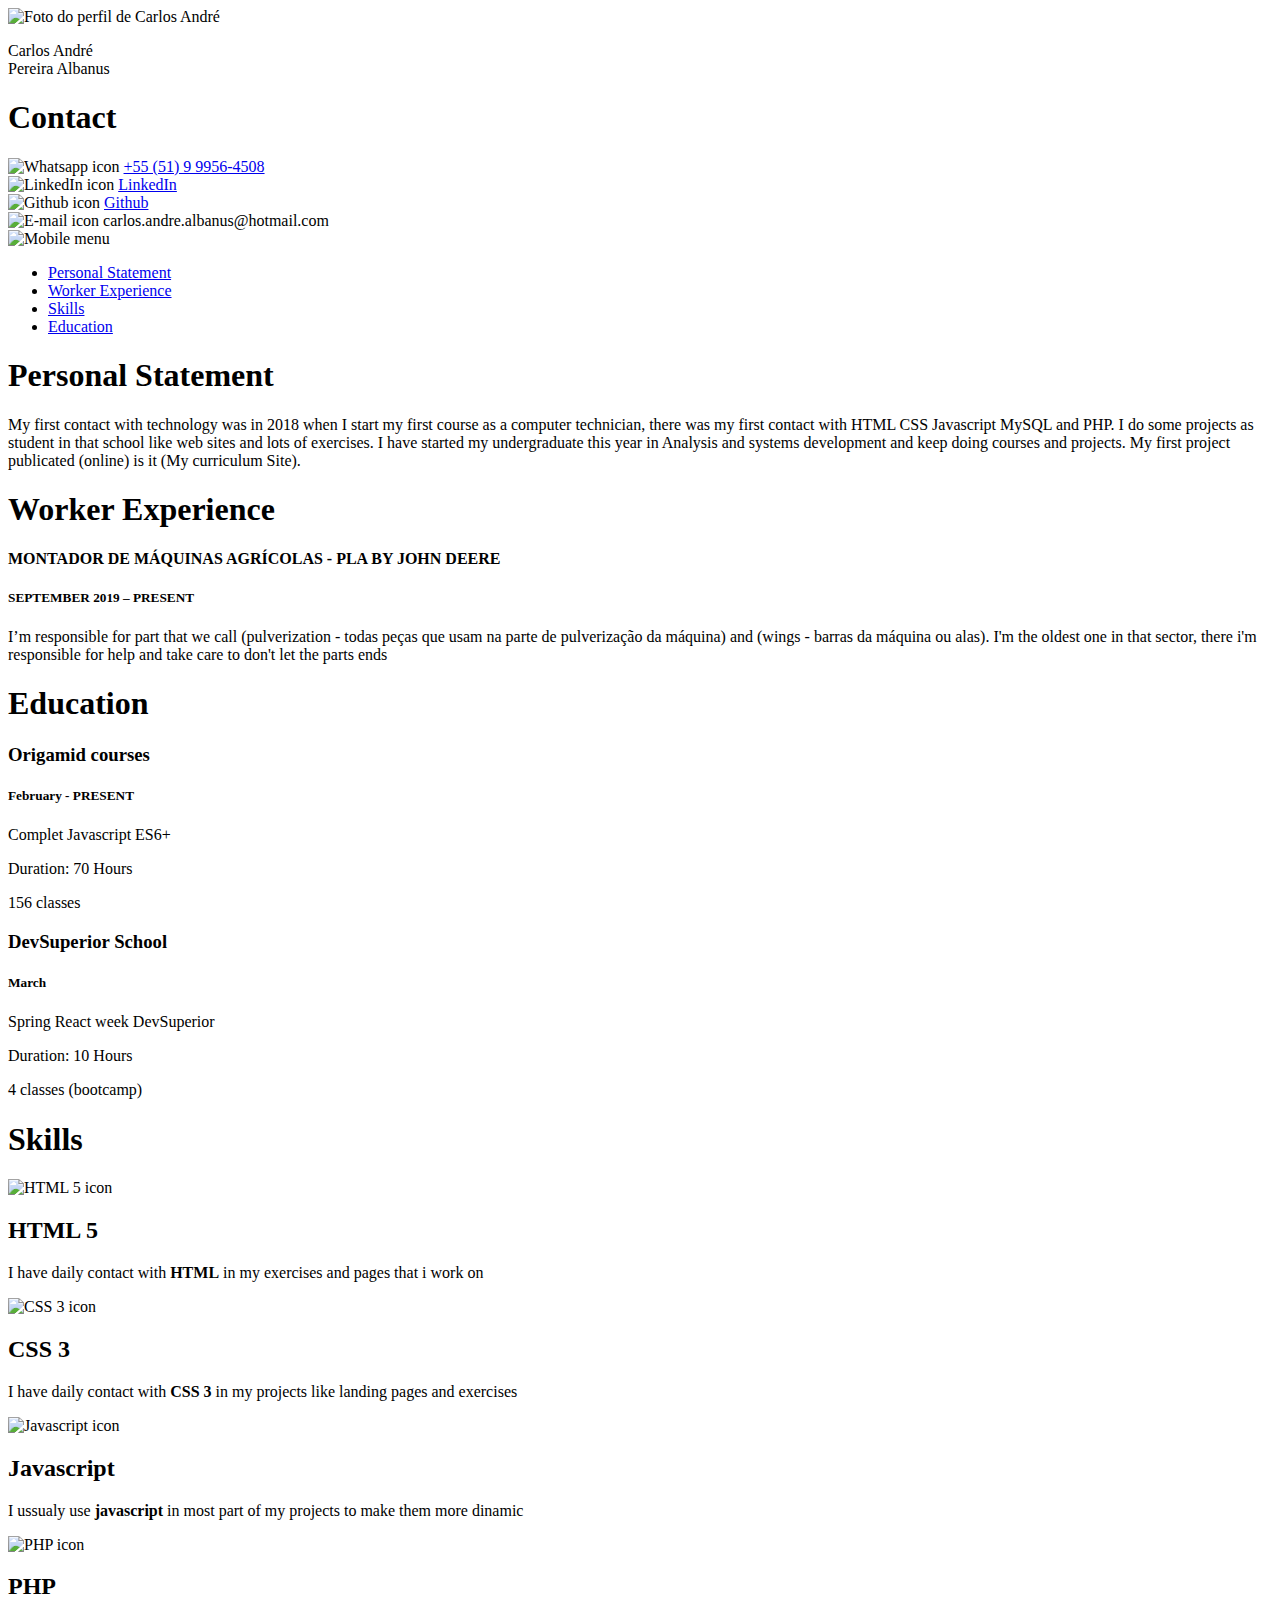
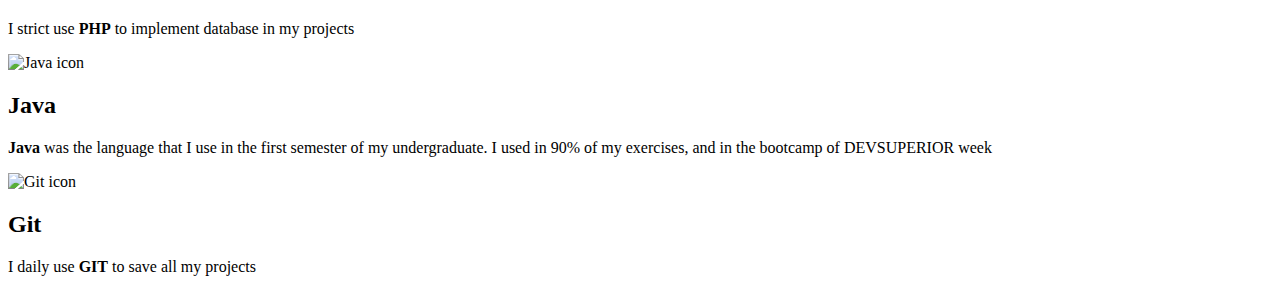
==== index.html @ 8c6401c4 "Meu site pessoal v1.0" ====
<!DOCTYPE html>
<html lang="pt-BR">
  <head>
    <meta charset="UTF-8" />
    <meta http-equiv="X-UA-Compatible" content="IE=edge" />
    <meta name="viewport" content="width=device-width, initial-scale=1.0" />
    <title>Curriculum Carlos André</title>
    <link rel="stylesheet" href="./style.css" />
  </head>
  <body>
    <aside class="options">
      <section class="perfil">
        <img src="./img/FotoPerfil.jpeg" alt="Foto do perfil de Carlos André" />
      </section>
      <section class="nome">
        <p>Carlos André<br/>Pereira Albanus</p>
      </section>
      <section class="contact">
        <h1>Contact</h1>
        <div class="contact-container">
          <img src="./img/whatsapp.svg" alt="Whatsapp icon"/>
          <a href="https://api.whatsapp.com/send?phone=5551999564508&text=Ol%C3%A1%2C%20deixe%20uma%20mensagem%20que%20entrarei%20em%20contato%20o%20mais%20r%C3%A1pido%20poss%C3%ADvel"
          target="_blank">+55 (51) 9 9956-4508</a>
        </div>
        <div class="contact-container">
          <img src="./img/linkedin.svg" alt="LinkedIn icon" />
          <a href="https://www.linkedin.com/in/carlos-andre-albanus/"target="_blank">LinkedIn</a>
        </div>
        <div class="contact-container">
          <img src="./img/github.svg" alt="Github icon"/>
          <a href="https://github.com/reveredy" target="_blank">Github</a>
        </div>
        <div class="contact-container">
          <img src="./img/email.png" alt="E-mail icon" />
          <span>carlos.andre.albanus@hotmail.com</span>
        </div>
      </section>
    </aside>
    <main class="dados">
      <div data-anime="menu-mobile">
        <img src="./img/menu-mobile.svg" alt="Mobile menu">
      </div>
      <nav class="menu" data-menu>
        <ul>
          <li><a href="#personal-statement">Personal Statement</a></li>
          <li><a href="#worker-experience">Worker Experience</a></li>
          <li><a href="#skills">Skills</a></li>
          <li><a href="#education">Education</a></li>
        </ul>
      </nav>
      <section class="infos" data-anime="scrool-suave">
        <article class="personal-statement info">
          <h1 class="titulo">Personal Statement</h1>
          <p>
            My first contact with technology was in 2018 when I start my first
            course as a computer technician, there was my first contact with
            HTML CSS Javascript MySQL and PHP. I do some projects as student in
            that school like web sites and lots of exercises. I have started my
            undergraduate this year in Analysis and systems development and keep
            doing courses and projects. My first project publicated (online) is
            it (My curriculum Site).
          </p>
        </article>
        <article class="worker-experience info">
          <h1 class="titulo">Worker Experience</h1>
          <div>
            <h4>MONTADOR DE MÁQUINAS AGRÍCOLAS - PLA BY JOHN DEERE</h4>
            <h5>SEPTEMBER 2019 – PRESENT</h5>
          </div>
          <p>I’m responsible for part that we call (pulverization - todas peças que usam na parte de pulverização da máquina) and (wings - barras da máquina ou alas).
          I'm the oldest one in that sector, there i'm responsible for help and take care to don't let the parts ends</p>
        </article>
        <section class="education info">
          <h1 class="titulo">Education</h1>
          <article class="course">
            <div>
              <h3>Origamid courses</h3>
              <h5>February - PRESENT</h5>
            </div>
            <p>Complet Javascript ES6+</p>
            <div>
              <p>Duration: 70 Hours</p>
              <p>156 classes</p>
            </div>
          </article>
          <article class="course">
            <div>
              <h3>DevSuperior School</h3>
              <h5>March</h5>
            </div>
            <p>Spring React week DevSuperior</p>
            <div>
              <p>Duration: 10 Hours</p>
              <p>4 classes (bootcamp)</p>
            </div>
          </article>
        </section>
        <article class="skills info">
          <h1 class="titulo">Skills</h1>
          <div class="skill">
            <div class="skill-tag">
              <img src="./img/html5.svg" alt="HTML 5 icon" />
              <h2>HTML 5</h2>
            </div>
            <p>
              I have daily contact with <strong>HTML</strong> in my exercises
              and pages that i work on
            </p>
          </div>
          <div class="skill">
            <div class="skill-tag">
              <img src="./img/css3.svg" alt="CSS 3 icon" />
              <h2>CSS 3</h2>
            </div>
            <p>
              I have daily contact with <strong>CSS 3</strong> in my projects
              like landing pages and exercises
            </p>
          </div>
          <div class="skill">
            <div class="skill-tag">
              <img src="./img/javascript.svg" alt="Javascript icon" />
              <h2>Javascript</h2>
            </div>
            <p>
              I ussualy use <strong>javascript</strong> in most part of my
              projects to make them more dinamic
            </p>
          </div>
          <div class="skill">
            <div class="skill-tag">
              <img src="./img/php.svg" alt="PHP icon" />
              <h2>PHP</h2>
            </div>
            <p>
              I strict use <strong>PHP</strong> to implement database in my
              projects
            </p>
          </div>
          <div class="skill">
            <div class="skill-tag">
              <img src="./img/java.svg" alt="Java icon" />
              <h2>Java</h2>
            </div>
            <p>
              <strong>Java</strong> was the language that I use in the first
              semester of my undergraduate. I used in 90% of my exercises, and
              in the bootcamp of DEVSUPERIOR week
            </p>
          </div>
          <div class="skill">
            <div class="skill-tag">
              <img src="./img/git.svg" alt="Git icon" />
              <h2>Git</h2>
            </div>
            <p>I daily use <strong>GIT</strong> to save all my projects</p>
          </div>
        </article>
      </section>
    </main>
    <script type="module" src="./js/script.js"></script>
  </body>
</html>
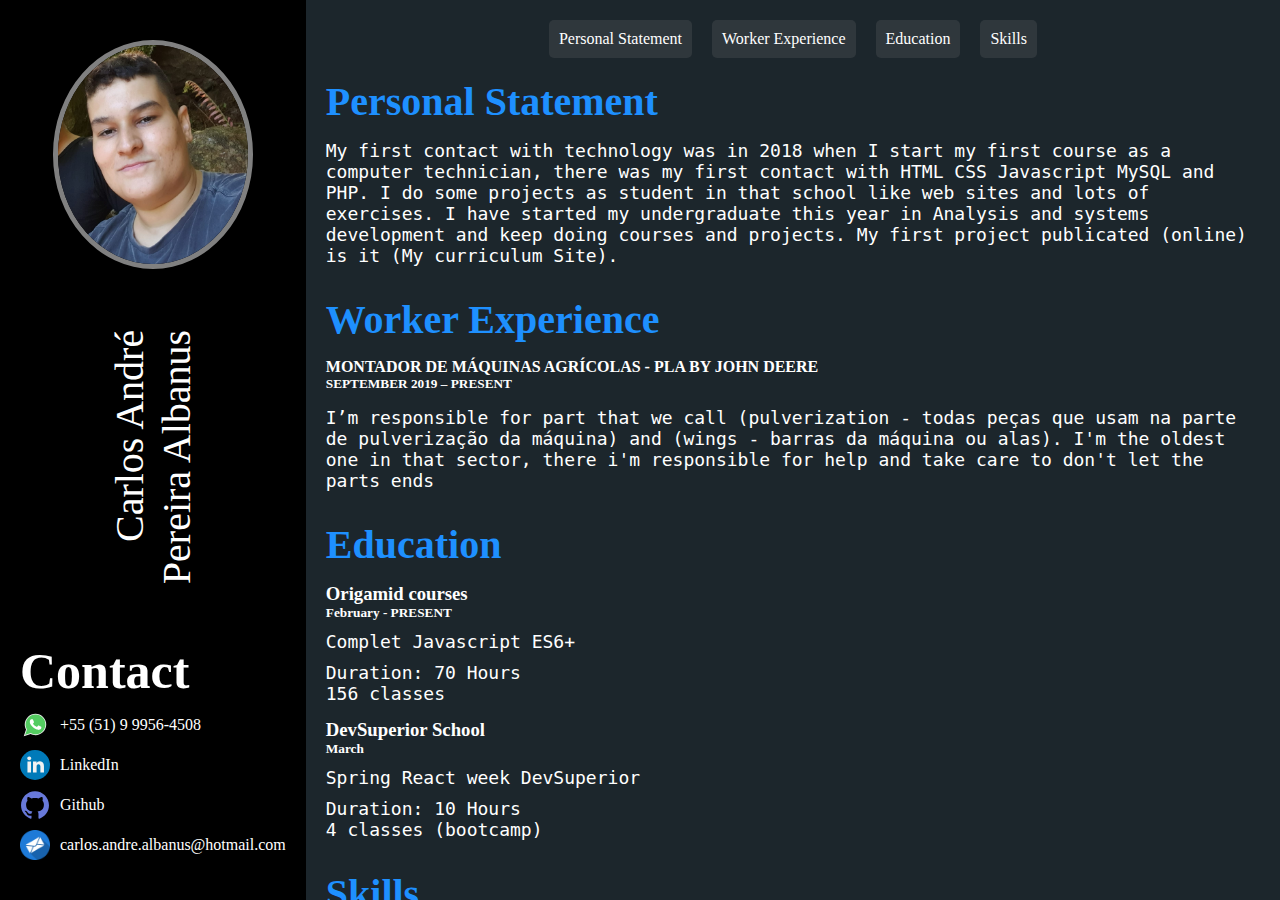
==== commit 5c0fb823: "Smooth scroll added" ====
--- a/index.html
+++ b/index.html
@@ -40,16 +40,16 @@
       <div data-anime="menu-mobile">
         <img src="./img/menu-mobile.svg" alt="Mobile menu">
       </div>
-      <nav class="menu" data-menu>
-        <ul>
+      <nav class="menu" data-menu="suave">
+        <ul data-menu="list">
           <li><a href="#personal-statement">Personal Statement</a></li>
           <li><a href="#worker-experience">Worker Experience</a></li>
+          <li><a href="#education">Education</a></li>
           <li><a href="#skills">Skills</a></li>
-          <li><a href="#education">Education</a></li>
         </ul>
       </nav>
-      <section class="infos" data-anime="scrool-suave">
-        <article class="personal-statement info">
+      <section class="infos" id="personal-statement">
+        <article class="info">
           <h1 class="titulo">Personal Statement</h1>
           <p>
             My first contact with technology was in 2018 when I start my first
@@ -61,7 +61,7 @@
             it (My curriculum Site).
           </p>
         </article>
-        <article class="worker-experience info">
+        <article class="info" id="worker-experience">
           <h1 class="titulo">Worker Experience</h1>
           <div>
             <h4>MONTADOR DE MÁQUINAS AGRÍCOLAS - PLA BY JOHN DEERE</h4>
@@ -70,7 +70,7 @@
           <p>I’m responsible for part that we call (pulverization - todas peças que usam na parte de pulverização da máquina) and (wings - barras da máquina ou alas).
           I'm the oldest one in that sector, there i'm responsible for help and take care to don't let the parts ends</p>
         </article>
-        <section class="education info">
+        <article class="info" id="education">
           <h1 class="titulo">Education</h1>
           <article class="course">
             <div>
@@ -83,7 +83,7 @@
               <p>156 classes</p>
             </div>
           </article>
-          <article class="course">
+          <article class="course" id="course">
             <div>
               <h3>DevSuperior School</h3>
               <h5>March</h5>
@@ -94,8 +94,8 @@
               <p>4 classes (bootcamp)</p>
             </div>
           </article>
-        </section>
-        <article class="skills info">
+        </article>
+        <article class="info" id="skills">
           <h1 class="titulo">Skills</h1>
           <div class="skill">
             <div class="skill-tag">
--- a/style.css
+++ b/style.css
@@ -0,0 +1,270 @@
+*{
+    margin: 0;
+    padding: 0;
+    box-sizing: border-box;
+    text-decoration: none;
+    list-style: none;
+    color: white;
+}
+
+body{
+    display: flex;
+    width: 100%;
+    height: 100vh;
+}
+
+.options{
+    display: flex;
+    flex-direction: column;
+    justify-content: space-between;
+    align-items: center;
+    background-color: black;
+    padding: 20px;
+}
+
+.perfil img{
+    max-width: 200px;
+    border-radius: 50%;
+    margin-top: 20px;
+    border: 5px solid grey;
+}
+
+.nome p{
+    transform: rotate(-90deg);
+    font-size: 40px;
+    text-align: end;
+}
+
+.contact{
+    display: flex;
+    flex-direction: column;
+    margin-bottom: 20px;
+    gap: 10px;
+}
+
+.contact-container{
+    display: flex;
+    align-items: center;
+    gap: 10px;
+}
+
+.contact h1{
+    font-size: 50px;
+}
+
+.contact img{
+    width: 30px;
+}
+
+.dados{
+    display: flex;
+    flex-direction: column;
+    background-color: #020d14e5;
+    overflow-y: auto;
+    position: relative;
+}
+
+[data-anime="menu-mobile"]{
+    display: none;
+}
+
+.menu{
+    padding-top: 20px;
+    position:sticky;
+}
+
+.menu ul{
+    display: flex;
+    gap: 20px;
+    justify-content: center;
+}
+
+.menu ul li{
+    background-color: rgba(128, 128, 128, 0.192);
+    padding: 10px;
+    border-radius: 5px;
+    cursor: pointer;
+}
+
+.menu ul li:hover{
+    background-color: rgba(128, 128, 128, 0.856);
+}
+
+.infos{
+    display: flex;
+    flex-direction: column;
+    gap: 30px;
+    padding: 20px;
+}
+
+.worker-experience h4{
+    font-weight: bold;
+    font-size: 20px;
+    font-family: Georgia;
+}
+
+.info{
+    display: flex;
+    flex-direction: column;
+    gap: 15px;
+}
+
+.info p{
+    font-family: monospace;
+    font-size: 18px;
+}
+
+.course{
+    display: flex;
+    flex-direction: column;
+    gap: 10px;
+}
+
+.titulo{
+    font-size: 40px;
+    font-weight: bold;
+    color: dodgerblue;
+}
+
+.skill{
+    display: flex;
+    flex-direction: column;
+    gap: 20px;
+}
+
+.skill-tag{
+    display: flex;
+    gap: 10px;
+    align-items: center;
+}
+
+.skill h2{
+    color: dodgerblue;
+}
+
+.skill-tag img{
+    width: 30px;
+}
+
+@media(max-width: 768px){
+    body{
+        display: block;
+    }
+
+    .options{
+        flex-direction: row;
+        flex-wrap: wrap;
+    }
+
+    .perfil img{
+        max-width: 150px;
+    }
+
+    .nome p{
+        transform: rotate(0deg);
+        font-size: 30px;
+        text-align: center;
+    }
+
+    .contact h1{
+        font-size: 40px;
+    }
+    max-height: ;
+}
+
+@media(max-width: 425px){
+    [data-anime="menu-mobile"]{
+        display: flex;
+        width: 50px;
+        cursor: pointer;
+        position: absolute;
+        top: 5px;
+        left: 5px;
+        z-index: 1000;
+    }
+
+    .perfil img{
+        max-width: 100px;
+    }
+
+    .options {
+        justify-content: center;
+        gap: 15px;
+    }
+
+    .contact{
+        align-items: center;
+    }
+
+    .menu{
+        display: none;
+    }
+
+    .menu.ativo{
+        display: flex;
+    }
+
+    .menu.ativo::before{
+        content: '';
+        position: absolute;
+        border-left: 10px solid transparent;
+        border-right: 10px solid transparent;
+        border-bottom: 10px solid #fff;
+        top: 54px;
+        left: 20px;
+        animation: show-up .3s forwards;
+    }
+
+    .menu.ativo ul{
+        display: flex;
+        flex-direction: column;
+        gap: 3px;
+        margin-left: 20px;
+        box-shadow: 2px 2px 2px 0 rgba(0, 0, 0, .2);
+        margin-top: 43px;
+        border: 5px solid white;
+        animation: show-up .3s forwards;
+    }
+
+    .infos{
+        margin-top: 35px;
+    }
+
+    @keyframes show-up{
+        from{
+            opacity: 0;
+            transform: translate3d(0, 30px, 0);
+        }
+        to
+        {
+            opacity: 1;
+            transform: translate3d(0, 0, 0);
+    
+        }
+    }
+}
+
+@media(max-height: 768px){
+    body{
+        display: block;
+    }
+
+    .options{
+        flex-direction: row;
+        flex-wrap: wrap;
+    }
+
+    .perfil img{
+        max-width: 150px;
+    }
+
+    .nome p{
+        transform: rotate(0deg);
+        font-size: 30px;
+        text-align: center;
+    }
+
+    .contact h1{
+        font-size: 40px;
+    }
+}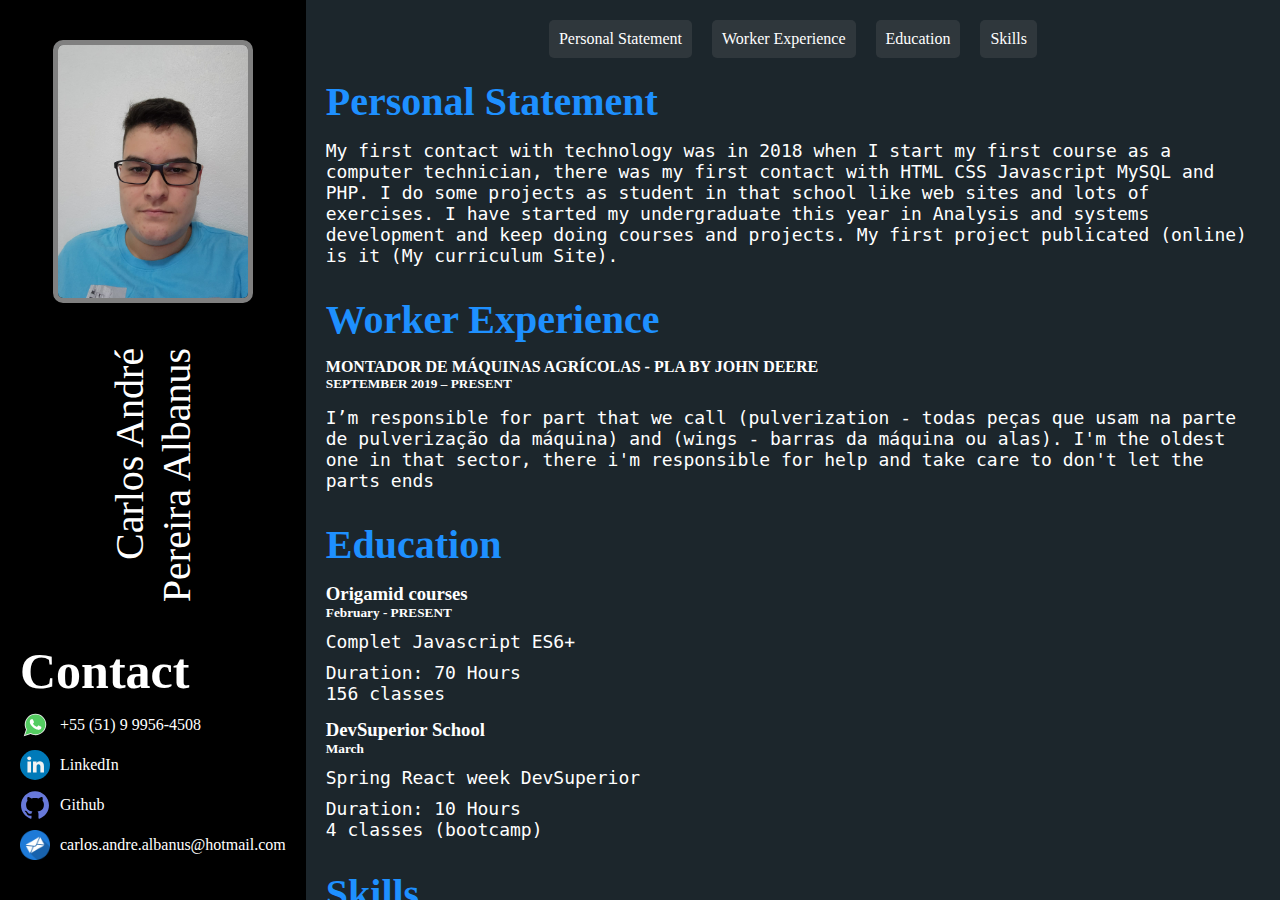
==== commit 0f65524e: "Revisão e correção da escrita" ====
--- a/index.html
+++ b/index.html
@@ -1,163 +1,165 @@
-<!DOCTYPE html>
-<html lang="pt-BR">
-  <head>
-    <meta charset="UTF-8" />
-    <meta http-equiv="X-UA-Compatible" content="IE=edge" />
-    <meta name="viewport" content="width=device-width, initial-scale=1.0" />
-    <title>Curriculum Carlos André</title>
-    <link rel="stylesheet" href="./style.css" />
-  </head>
-  <body>
-    <aside class="options">
-      <section class="perfil">
-        <img src="./img/FotoPerfil.jpeg" alt="Foto do perfil de Carlos André" />
-      </section>
-      <section class="nome">
-        <p>Carlos André<br/>Pereira Albanus</p>
-      </section>
-      <section class="contact">
-        <h1>Contact</h1>
-        <div class="contact-container">
-          <img src="./img/whatsapp.svg" alt="Whatsapp icon"/>
-          <a href="https://api.whatsapp.com/send?phone=5551999564508&text=Ol%C3%A1%2C%20deixe%20uma%20mensagem%20que%20entrarei%20em%20contato%20o%20mais%20r%C3%A1pido%20poss%C3%ADvel"
-          target="_blank">+55 (51) 9 9956-4508</a>
-        </div>
-        <div class="contact-container">
-          <img src="./img/linkedin.svg" alt="LinkedIn icon" />
-          <a href="https://www.linkedin.com/in/carlos-andre-albanus/"target="_blank">LinkedIn</a>
-        </div>
-        <div class="contact-container">
-          <img src="./img/github.svg" alt="Github icon"/>
-          <a href="https://github.com/reveredy" target="_blank">Github</a>
-        </div>
-        <div class="contact-container">
-          <img src="./img/email.png" alt="E-mail icon" />
-          <span>carlos.andre.albanus@hotmail.com</span>
-        </div>
-      </section>
-    </aside>
-    <main class="dados">
-      <div data-anime="menu-mobile">
-        <img src="./img/menu-mobile.svg" alt="Mobile menu">
-      </div>
-      <nav class="menu" data-menu="suave">
-        <ul data-menu="list">
-          <li><a href="#personal-statement">Personal Statement</a></li>
-          <li><a href="#worker-experience">Worker Experience</a></li>
-          <li><a href="#education">Education</a></li>
-          <li><a href="#skills">Skills</a></li>
-        </ul>
-      </nav>
-      <section class="infos" id="personal-statement">
-        <article class="info">
-          <h1 class="titulo">Personal Statement</h1>
-          <p>
-            My first contact with technology was in 2018 when I start my first
-            course as a computer technician, there was my first contact with
-            HTML CSS Javascript MySQL and PHP. I do some projects as student in
-            that school like web sites and lots of exercises. I have started my
-            undergraduate this year in Analysis and systems development and keep
-            doing courses and projects. My first project publicated (online) is
-            it (My curriculum Site).
-          </p>
-        </article>
-        <article class="info" id="worker-experience">
-          <h1 class="titulo">Worker Experience</h1>
-          <div>
-            <h4>MONTADOR DE MÁQUINAS AGRÍCOLAS - PLA BY JOHN DEERE</h4>
-            <h5>SEPTEMBER 2019 – PRESENT</h5>
-          </div>
-          <p>I’m responsible for part that we call (pulverization - todas peças que usam na parte de pulverização da máquina) and (wings - barras da máquina ou alas).
-          I'm the oldest one in that sector, there i'm responsible for help and take care to don't let the parts ends</p>
-        </article>
-        <article class="info" id="education">
-          <h1 class="titulo">Education</h1>
-          <article class="course">
-            <div>
-              <h3>Origamid courses</h3>
-              <h5>February - PRESENT</h5>
-            </div>
-            <p>Complet Javascript ES6+</p>
-            <div>
-              <p>Duration: 70 Hours</p>
-              <p>156 classes</p>
-            </div>
-          </article>
-          <article class="course" id="course">
-            <div>
-              <h3>DevSuperior School</h3>
-              <h5>March</h5>
-            </div>
-            <p>Spring React week DevSuperior</p>
-            <div>
-              <p>Duration: 10 Hours</p>
-              <p>4 classes (bootcamp)</p>
-            </div>
-          </article>
-        </article>
-        <article class="info" id="skills">
-          <h1 class="titulo">Skills</h1>
-          <div class="skill">
-            <div class="skill-tag">
-              <img src="./img/html5.svg" alt="HTML 5 icon" />
-              <h2>HTML 5</h2>
-            </div>
-            <p>
-              I have daily contact with <strong>HTML</strong> in my exercises
-              and pages that i work on
-            </p>
-          </div>
-          <div class="skill">
-            <div class="skill-tag">
-              <img src="./img/css3.svg" alt="CSS 3 icon" />
-              <h2>CSS 3</h2>
-            </div>
-            <p>
-              I have daily contact with <strong>CSS 3</strong> in my projects
-              like landing pages and exercises
-            </p>
-          </div>
-          <div class="skill">
-            <div class="skill-tag">
-              <img src="./img/javascript.svg" alt="Javascript icon" />
-              <h2>Javascript</h2>
-            </div>
-            <p>
-              I ussualy use <strong>javascript</strong> in most part of my
-              projects to make them more dinamic
-            </p>
-          </div>
-          <div class="skill">
-            <div class="skill-tag">
-              <img src="./img/php.svg" alt="PHP icon" />
-              <h2>PHP</h2>
-            </div>
-            <p>
-              I strict use <strong>PHP</strong> to implement database in my
-              projects
-            </p>
-          </div>
-          <div class="skill">
-            <div class="skill-tag">
-              <img src="./img/java.svg" alt="Java icon" />
-              <h2>Java</h2>
-            </div>
-            <p>
-              <strong>Java</strong> was the language that I use in the first
-              semester of my undergraduate. I used in 90% of my exercises, and
-              in the bootcamp of DEVSUPERIOR week
-            </p>
-          </div>
-          <div class="skill">
-            <div class="skill-tag">
-              <img src="./img/git.svg" alt="Git icon" />
-              <h2>Git</h2>
-            </div>
-            <p>I daily use <strong>GIT</strong> to save all my projects</p>
-          </div>
-        </article>
-      </section>
-    </main>
-    <script type="module" src="./js/script.js"></script>
-  </body>
-</html>
+<!DOCTYPE html>
+<html lang="pt-BR">
+
+<head>
+  <meta charset="UTF-8" />
+  <meta http-equiv="X-UA-Compatible" content="IE=edge" />
+  <meta name="viewport" content="width=device-width, initial-scale=1.0" />
+  <title>Curriculum Carlos André</title>
+  <link rel="stylesheet" href="./style.css" />
+</head>
+
+<body>
+  <aside class="options">
+    <section class="perfil">
+      <img src="./img/Perfil.jpeg" alt="Foto do perfil de Carlos André" />
+    </section>
+    <section class="nome">
+      <p>Carlos André<br />Pereira Albanus</p>
+    </section>
+    <section class="contact">
+      <h1>Contact</h1>
+      <div class="contact-container">
+        <img src="./img/whatsapp.svg" alt="Whatsapp icon" />
+        <a href="https://api.whatsapp.com/send?phone=5551999564508&text=Ol%C3%A1%2C%20deixe%20uma%20mensagem%20que%20entrarei%20em%20contato%20o%20mais%20r%C3%A1pido%20poss%C3%ADvel" target="_blank">+55 (51) 9 9956-4508</a>
+      </div>
+      <div class="contact-container">
+        <img src="./img/linkedin.svg" alt="LinkedIn icon" />
+        <a href="https://www.linkedin.com/in/carlos-andre-albanus/" target="_blank">LinkedIn</a>
+      </div>
+      <div class="contact-container">
+        <img src="./img/github.svg" alt="Github icon" />
+        <a href="https://github.com/reveredy" target="_blank">Github</a>
+      </div>
+      <div class="contact-container">
+        <img src="./img/email.png" alt="E-mail icon" />
+        <span>carlos.andre.albanus@hotmail.com</span>
+      </div>
+    </section>
+  </aside>
+  <main class="dados">
+    <div data-anime="menu-mobile">
+      <img src="./img/menu-mobile.svg" alt="Mobile menu">
+    </div>
+    <nav class="menu" data-menu="suave">
+      <ul data-menu="list">
+        <li><a href="#personal-statement">Personal Statement</a></li>
+        <li><a href="#worker-experience">Worker Experience</a></li>
+        <li><a href="#education">Education</a></li>
+        <li><a href="#skills">Skills</a></li>
+      </ul>
+    </nav>
+    <section class="infos" id="personal-statement">
+      <article class="info">
+        <h1 class="titulo">Personal Statement</h1>
+        <p>
+          My first contact with technology was in 2018 when I start my first
+          course as a computer technician, there was my first contact with
+          HTML CSS Javascript MySQL and PHP. I do some projects as student in
+          that school like web sites and lots of exercises. I have started my
+          undergraduate this year in Analysis and systems development and keep
+          doing courses and projects. My first project publicated (online) is
+          it (My curriculum Site).
+        </p>
+      </article>
+      <article class="info" id="worker-experience">
+        <h1 class="titulo">Worker Experience</h1>
+        <div>
+          <h4>MONTADOR DE MÁQUINAS AGRÍCOLAS - PLA BY JOHN DEERE</h4>
+          <h5>SEPTEMBER 2019 – PRESENT</h5>
+        </div>
+        <p>I’m responsible for part that we call (pulverization - todas peças que usam na parte de pulverização da máquina) and (wings - barras da máquina ou alas).
+          I'm the oldest one in that sector, there i'm responsible for help and take care to don't let the parts ends</p>
+      </article>
+      <article class="info" id="education">
+        <h1 class="titulo">Education</h1>
+        <article class="course">
+          <div>
+            <h3>Origamid courses</h3>
+            <h5>February - PRESENT</h5>
+          </div>
+          <p>Complet Javascript ES6+</p>
+          <div>
+            <p>Duration: 70 Hours</p>
+            <p>156 classes</p>
+          </div>
+        </article>
+        <article class="course" id="course">
+          <div>
+            <h3>DevSuperior School</h3>
+            <h5>March</h5>
+          </div>
+          <p>Spring React week DevSuperior</p>
+          <div>
+            <p>Duration: 10 Hours</p>
+            <p>4 classes (bootcamp)</p>
+          </div>
+        </article>
+      </article>
+      <article class="info" id="skills">
+        <h1 class="titulo">Skills</h1>
+        <div class="skill">
+          <div class="skill-tag">
+            <img src="./img/html5.svg" alt="HTML 5 icon" />
+            <h2>HTML 5</h2>
+          </div>
+          <p>
+            I have daily contact with <strong>HTML</strong> in my exercises
+            and pages that i work on
+          </p>
+        </div>
+        <div class="skill">
+          <div class="skill-tag">
+            <img src="./img/css3.svg" alt="CSS 3 icon" />
+            <h2>CSS 3</h2>
+          </div>
+          <p>
+            I have daily contact with <strong>CSS 3</strong> in my projects
+            like landing pages and exercises
+          </p>
+        </div>
+        <div class="skill">
+          <div class="skill-tag">
+            <img src="./img/javascript.svg" alt="Javascript icon" />
+            <h2>Javascript</h2>
+          </div>
+          <p>
+            I ussualy use <strong>javascript</strong> in most part of my
+            projects to make them more dinamic
+          </p>
+        </div>
+        <div class="skill">
+          <div class="skill-tag">
+            <img src="./img/php.svg" alt="PHP icon" />
+            <h2>PHP</h2>
+          </div>
+          <p>
+            I strict use <strong>PHP</strong> to implement database in my
+            projects
+          </p>
+        </div>
+        <div class="skill">
+          <div class="skill-tag">
+            <img src="./img/java.svg" alt="Java icon" />
+            <h2>Java</h2>
+          </div>
+          <p>
+            <strong>Java</strong> was the language that I use in the first
+            semester of my undergraduate. I used in 90% of my exercises, and
+            in the bootcamp of DEVSUPERIOR week
+          </p>
+        </div>
+        <div class="skill">
+          <div class="skill-tag">
+            <img src="./img/git.svg" alt="Git icon" />
+            <h2>Git</h2>
+          </div>
+          <p>I daily use <strong>GIT</strong> to save all my projects</p>
+        </div>
+      </article>
+    </section>
+  </main>
+  <script type="module" src="./js/script.js"></script>
+</body>
+
+</html>--- a/style.css
+++ b/style.css
@@ -1,270 +1,268 @@
-*{
-    margin: 0;
-    padding: 0;
-    box-sizing: border-box;
-    text-decoration: none;
-    list-style: none;
-    color: white;
-}
-
-body{
-    display: flex;
-    width: 100%;
-    height: 100vh;
-}
-
-.options{
-    display: flex;
-    flex-direction: column;
-    justify-content: space-between;
-    align-items: center;
-    background-color: black;
-    padding: 20px;
-}
-
-.perfil img{
-    max-width: 200px;
-    border-radius: 50%;
-    margin-top: 20px;
-    border: 5px solid grey;
-}
-
-.nome p{
-    transform: rotate(-90deg);
-    font-size: 40px;
-    text-align: end;
-}
-
-.contact{
-    display: flex;
-    flex-direction: column;
-    margin-bottom: 20px;
-    gap: 10px;
-}
-
-.contact-container{
-    display: flex;
-    align-items: center;
-    gap: 10px;
-}
-
-.contact h1{
-    font-size: 50px;
-}
-
-.contact img{
-    width: 30px;
-}
-
-.dados{
-    display: flex;
-    flex-direction: column;
-    background-color: #020d14e5;
-    overflow-y: auto;
-    position: relative;
-}
-
-[data-anime="menu-mobile"]{
-    display: none;
-}
-
-.menu{
-    padding-top: 20px;
-    position:sticky;
-}
-
-.menu ul{
-    display: flex;
-    gap: 20px;
-    justify-content: center;
-}
-
-.menu ul li{
-    background-color: rgba(128, 128, 128, 0.192);
-    padding: 10px;
-    border-radius: 5px;
-    cursor: pointer;
-}
-
-.menu ul li:hover{
-    background-color: rgba(128, 128, 128, 0.856);
-}
-
-.infos{
-    display: flex;
-    flex-direction: column;
-    gap: 30px;
-    padding: 20px;
-}
-
-.worker-experience h4{
-    font-weight: bold;
-    font-size: 20px;
-    font-family: Georgia;
-}
-
-.info{
-    display: flex;
-    flex-direction: column;
-    gap: 15px;
-}
-
-.info p{
-    font-family: monospace;
-    font-size: 18px;
-}
-
-.course{
-    display: flex;
-    flex-direction: column;
-    gap: 10px;
-}
-
-.titulo{
-    font-size: 40px;
-    font-weight: bold;
-    color: dodgerblue;
-}
-
-.skill{
-    display: flex;
-    flex-direction: column;
-    gap: 20px;
-}
-
-.skill-tag{
-    display: flex;
-    gap: 10px;
-    align-items: center;
-}
-
-.skill h2{
-    color: dodgerblue;
-}
-
-.skill-tag img{
-    width: 30px;
-}
-
-@media(max-width: 768px){
-    body{
-        display: block;
-    }
-
-    .options{
-        flex-direction: row;
-        flex-wrap: wrap;
-    }
-
-    .perfil img{
-        max-width: 150px;
-    }
-
-    .nome p{
-        transform: rotate(0deg);
-        font-size: 30px;
-        text-align: center;
-    }
-
-    .contact h1{
-        font-size: 40px;
-    }
-    max-height: ;
-}
-
-@media(max-width: 425px){
-    [data-anime="menu-mobile"]{
-        display: flex;
-        width: 50px;
-        cursor: pointer;
-        position: absolute;
-        top: 5px;
-        left: 5px;
-        z-index: 1000;
-    }
-
-    .perfil img{
-        max-width: 100px;
-    }
-
-    .options {
-        justify-content: center;
-        gap: 15px;
-    }
-
-    .contact{
-        align-items: center;
-    }
-
-    .menu{
-        display: none;
-    }
-
-    .menu.ativo{
-        display: flex;
-    }
-
-    .menu.ativo::before{
-        content: '';
-        position: absolute;
-        border-left: 10px solid transparent;
-        border-right: 10px solid transparent;
-        border-bottom: 10px solid #fff;
-        top: 54px;
-        left: 20px;
-        animation: show-up .3s forwards;
-    }
-
-    .menu.ativo ul{
-        display: flex;
-        flex-direction: column;
-        gap: 3px;
-        margin-left: 20px;
-        box-shadow: 2px 2px 2px 0 rgba(0, 0, 0, .2);
-        margin-top: 43px;
-        border: 5px solid white;
-        animation: show-up .3s forwards;
-    }
-
-    .infos{
-        margin-top: 35px;
-    }
-
-    @keyframes show-up{
-        from{
-            opacity: 0;
-            transform: translate3d(0, 30px, 0);
-        }
-        to
-        {
-            opacity: 1;
-            transform: translate3d(0, 0, 0);
-    
-        }
-    }
-}
-
-@media(max-height: 768px){
-    body{
-        display: block;
-    }
-
-    .options{
-        flex-direction: row;
-        flex-wrap: wrap;
-    }
-
-    .perfil img{
-        max-width: 150px;
-    }
-
-    .nome p{
-        transform: rotate(0deg);
-        font-size: 30px;
-        text-align: center;
-    }
-
-    .contact h1{
-        font-size: 40px;
-    }
-}+* {
+  margin: 0;
+  padding: 0;
+  box-sizing: border-box;
+  text-decoration: none;
+  list-style: none;
+  color: white;
+}
+
+body {
+  display: flex;
+  width: 100%;
+  height: 100vh;
+}
+
+.options {
+  display: flex;
+  flex-direction: column;
+  justify-content: space-between;
+  align-items: center;
+  background-color: black;
+  padding: 20px;
+}
+
+.perfil img {
+  max-width: 200px;
+  border-radius: 10px;
+  margin-top: 20px;
+  border: 5px solid grey;
+}
+
+.nome p {
+  transform: rotate(-90deg);
+  font-size: 40px;
+  text-align: end;
+}
+
+.contact {
+  display: flex;
+  flex-direction: column;
+  margin-bottom: 20px;
+  gap: 10px;
+}
+
+.contact-container {
+  display: flex;
+  align-items: center;
+  gap: 10px;
+}
+
+.contact h1 {
+  font-size: 50px;
+}
+
+.contact img {
+  width: 30px;
+}
+
+.dados {
+  display: flex;
+  flex-direction: column;
+  background-color: #020d14e5;
+  overflow-y: auto;
+  position: relative;
+}
+
+[data-anime="menu-mobile"] {
+  display: none;
+}
+
+.menu {
+  padding-top: 20px;
+  position: sticky;
+}
+
+.menu ul {
+  display: flex;
+  gap: 20px;
+  justify-content: center;
+}
+
+.menu ul li {
+  background-color: rgba(128, 128, 128, 0.192);
+  padding: 10px;
+  border-radius: 5px;
+  cursor: pointer;
+}
+
+.menu ul li:hover {
+  background-color: rgba(128, 128, 128, 0.856);
+}
+
+.infos {
+  display: flex;
+  flex-direction: column;
+  gap: 30px;
+  padding: 20px;
+}
+
+.worker-experience h4 {
+  font-weight: bold;
+  font-size: 20px;
+  font-family: Georgia;
+}
+
+.info {
+  display: flex;
+  flex-direction: column;
+  gap: 15px;
+}
+
+.info p {
+  font-family: monospace;
+  font-size: 18px;
+}
+
+.course {
+  display: flex;
+  flex-direction: column;
+  gap: 10px;
+}
+
+.titulo {
+  font-size: 40px;
+  font-weight: bold;
+  color: dodgerblue;
+}
+
+.skill {
+  display: flex;
+  flex-direction: column;
+  gap: 20px;
+}
+
+.skill-tag {
+  display: flex;
+  gap: 10px;
+  align-items: center;
+}
+
+.skill h2 {
+  color: dodgerblue;
+}
+
+.skill-tag img {
+  width: 30px;
+}
+
+@media (max-width: 768px) {
+  body {
+    display: block;
+  }
+
+  .options {
+    flex-direction: row;
+    flex-wrap: wrap;
+  }
+
+  .perfil img {
+    max-width: 150px;
+  }
+
+  .nome p {
+    transform: rotate(0deg);
+    font-size: 30px;
+    text-align: center;
+  }
+
+  .contact h1 {
+    font-size: 40px;
+  }
+  max-height: ;
+}
+
+@media (max-width: 425px) {
+  [data-anime="menu-mobile"] {
+    display: flex;
+    width: 50px;
+    cursor: pointer;
+    position: absolute;
+    top: 5px;
+    left: 5px;
+    z-index: 1000;
+  }
+
+  .perfil img {
+    max-width: 100px;
+  }
+
+  .options {
+    justify-content: center;
+    gap: 15px;
+  }
+
+  .contact {
+    align-items: center;
+  }
+
+  .menu {
+    display: none;
+  }
+
+  .menu.ativo {
+    display: flex;
+  }
+
+  .menu.ativo::before {
+    content: "";
+    position: absolute;
+    border-left: 10px solid transparent;
+    border-right: 10px solid transparent;
+    border-bottom: 10px solid #fff;
+    top: 54px;
+    left: 20px;
+    animation: show-up 0.3s forwards;
+  }
+
+  .menu.ativo ul {
+    display: flex;
+    flex-direction: column;
+    gap: 3px;
+    margin-left: 20px;
+    box-shadow: 2px 2px 2px 0 rgba(0, 0, 0, 0.2);
+    margin-top: 43px;
+    border: 5px solid white;
+    animation: show-up 0.3s forwards;
+  }
+
+  .infos {
+    margin-top: 35px;
+  }
+
+  @keyframes show-up {
+    from {
+      opacity: 0;
+      transform: translate3d(0, 30px, 0);
+    }
+    to {
+      opacity: 1;
+      transform: translate3d(0, 0, 0);
+    }
+  }
+}
+
+@media (max-height: 768px) {
+  body {
+    display: block;
+  }
+
+  .options {
+    flex-direction: row;
+    flex-wrap: wrap;
+  }
+
+  .perfil img {
+    max-width: 150px;
+  }
+
+  .nome p {
+    transform: rotate(0deg);
+    font-size: 30px;
+    text-align: center;
+  }
+
+  .contact h1 {
+    font-size: 40px;
+  }
+}
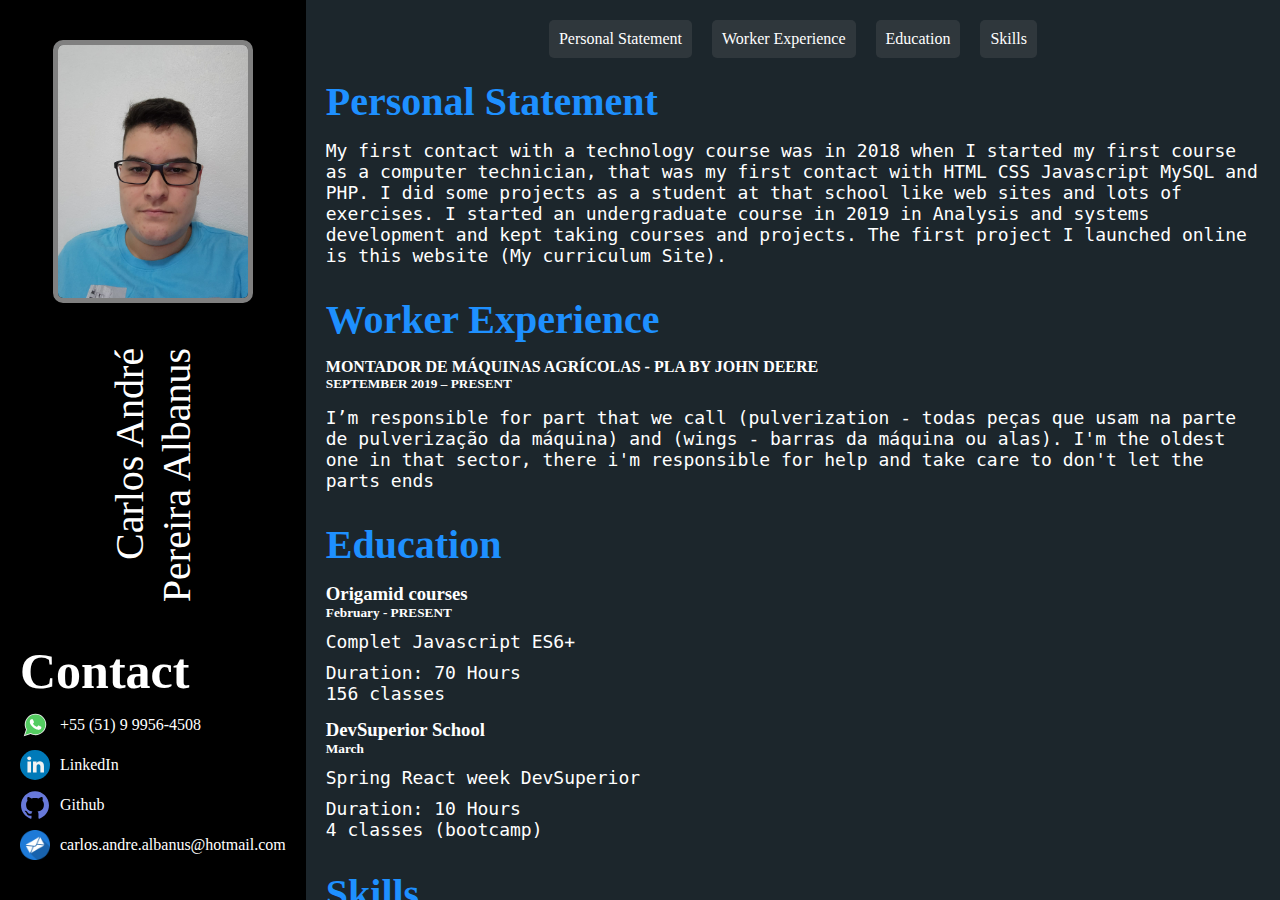
==== commit c4a7c9a2: "Revisao 1" ====
--- a/index.html
+++ b/index.html
@@ -53,13 +53,13 @@
       <article class="info">
         <h1 class="titulo">Personal Statement</h1>
         <p>
-          My first contact with technology was in 2018 when I start my first
-          course as a computer technician, there was my first contact with
-          HTML CSS Javascript MySQL and PHP. I do some projects as student in
-          that school like web sites and lots of exercises. I have started my
-          undergraduate this year in Analysis and systems development and keep
-          doing courses and projects. My first project publicated (online) is
-          it (My curriculum Site).
+          My first contact with a technology course was in 2018 when I started my first
+          course as a computer technician, that was my first contact with
+          HTML CSS Javascript MySQL and PHP. I did some projects as a student at
+          that school like web sites and lots of exercises. I started an
+          undergraduate course in 2019 in Analysis and systems development and kept
+          taking courses and projects. The first project I launched online is
+          this website (My curriculum Site).
         </p>
       </article>
       <article class="info" id="worker-experience">
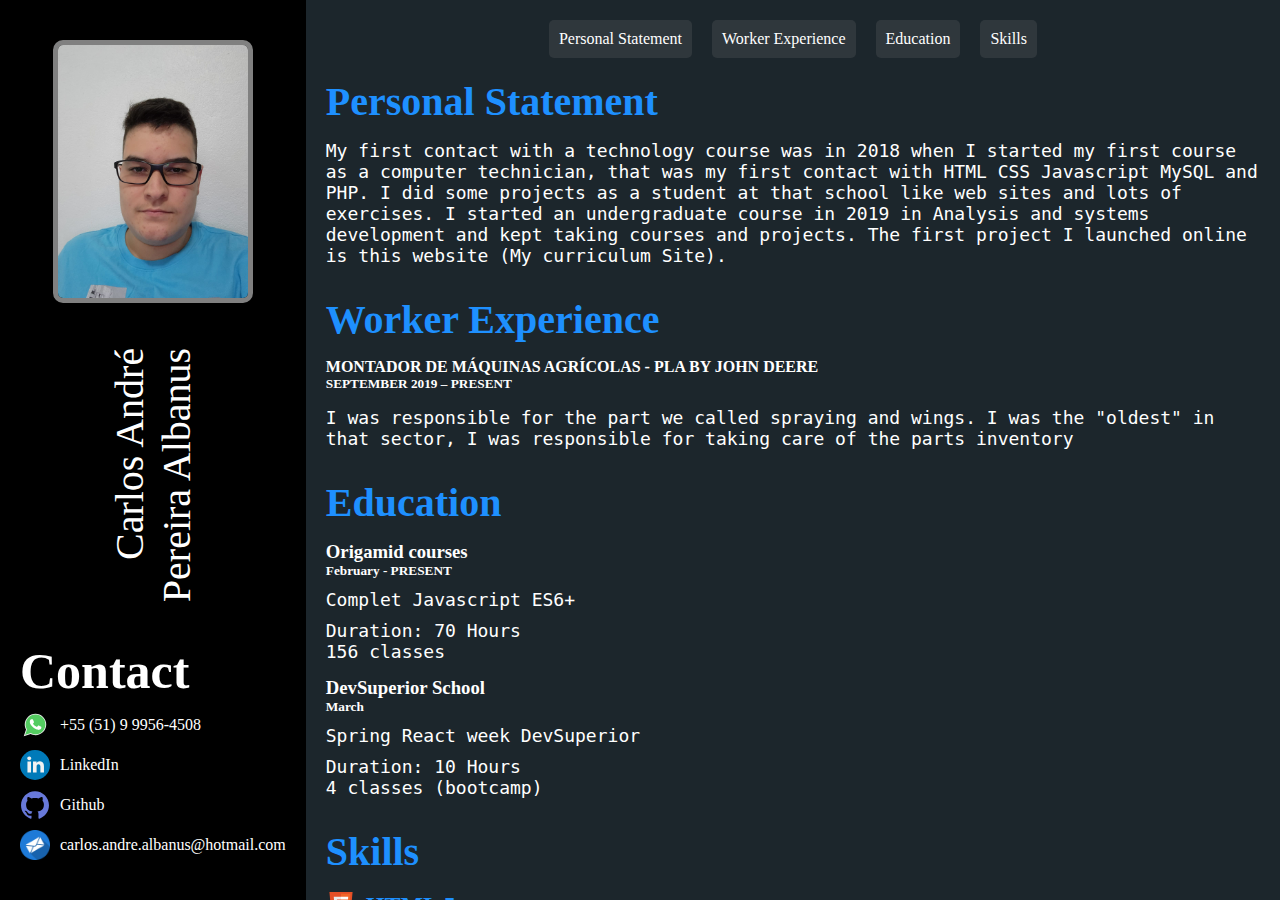
==== commit b5f3ea0b: "mudanca 2" ====
--- a/index.html
+++ b/index.html
@@ -68,8 +68,8 @@
           <h4>MONTADOR DE MÁQUINAS AGRÍCOLAS - PLA BY JOHN DEERE</h4>
           <h5>SEPTEMBER 2019 – PRESENT</h5>
         </div>
-        <p>I’m responsible for part that we call (pulverization - todas peças que usam na parte de pulverização da máquina) and (wings - barras da máquina ou alas).
-          I'm the oldest one in that sector, there i'm responsible for help and take care to don't let the parts ends</p>
+        <p>I was responsible for the part we called spraying and wings.
+          I was the "oldest" in that sector, I was responsible for taking care of the parts inventory</p>
       </article>
       <article class="info" id="education">
         <h1 class="titulo">Education</h1>
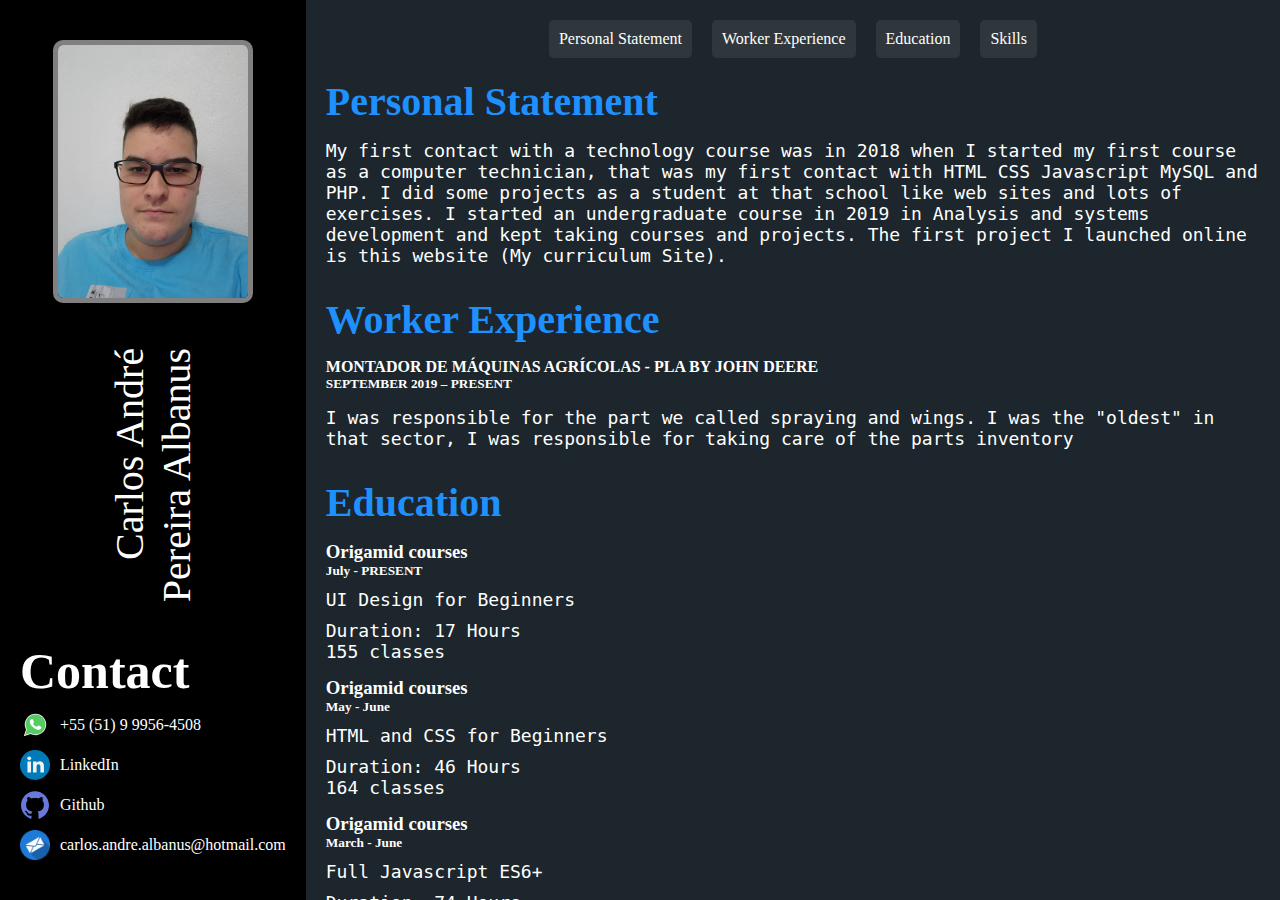
==== commit 98bd081d: "courses added" ====
--- a/index.html
+++ b/index.html
@@ -76,11 +76,33 @@
         <article class="course">
           <div>
             <h3>Origamid courses</h3>
-            <h5>February - PRESENT</h5>
+            <h5>July - PRESENT</h5>
           </div>
-          <p>Complet Javascript ES6+</p>
+          <p>UI Design for Beginners</p>
           <div>
-            <p>Duration: 70 Hours</p>
+            <p>Duration: 17 Hours</p>
+            <p>155 classes</p>
+          </div>
+        </article>
+        <article class="course">
+          <div>
+            <h3>Origamid courses</h3>
+            <h5>May - June</h5>
+          </div>
+          <p>HTML and CSS for Beginners</p>
+          <div>
+            <p>Duration: 46 Hours</p>
+            <p>164 classes</p>
+          </div>
+        </article>
+        <article class="course">
+          <div>
+            <h3>Origamid courses</h3>
+            <h5>March - June</h5>
+          </div>
+          <p>Full Javascript ES6+</p>
+          <div>
+            <p>Duration: 74 Hours</p>
             <p>156 classes</p>
           </div>
         </article>
